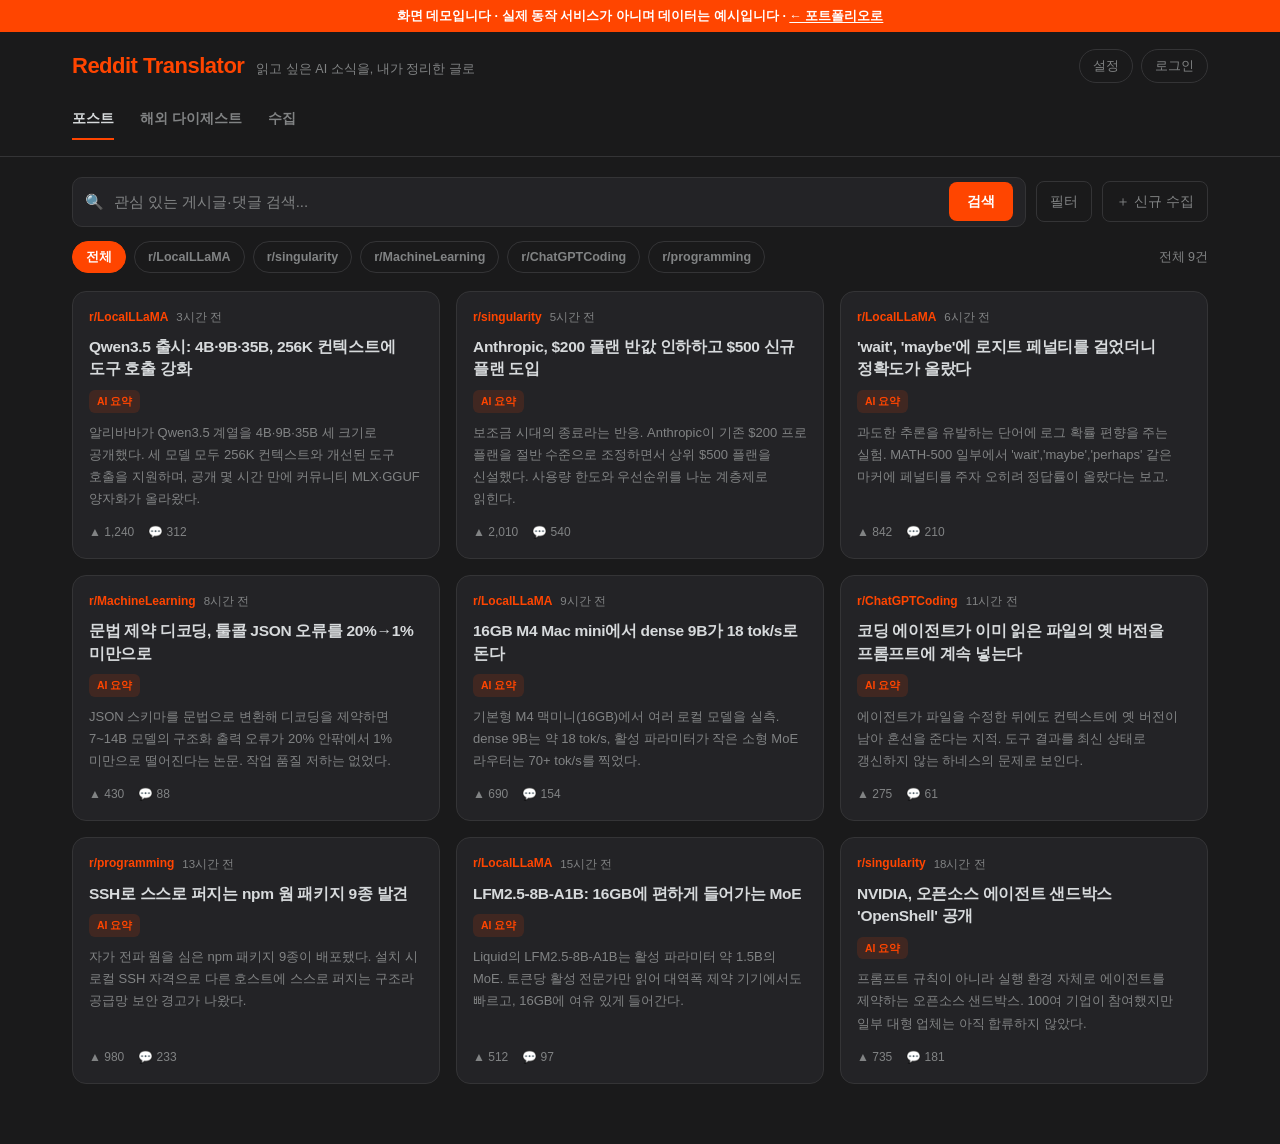
==== reddit-translator/index.html @ cee2addf "Add a static Reddit Translator UI demo and link it from the project A self-contained dark-theme repl" ====
<!doctype html>
<html lang="ko">
<head>
<meta charset="utf-8">
<meta name="viewport" content="width=device-width,initial-scale=1">
<title>Reddit Translator · 데모</title>
<meta name="description" content="Reddit의 AI·개발 소식을 수집·번역·요약하는 개인 도구 Reddit Translator의 화면 데모입니다.">
<meta name="robots" content="noindex">
<style>
:root{--bg:#1a1a1b;--surface:#232326;--surface2:#2a2a2d;--line:#343436;--ink:#d7dadc;--muted:#818384;--accent:#ff4500;--accent-dim:#ff450022}
*{box-sizing:border-box}
body{margin:0;background:var(--bg);color:var(--ink);font-family:-apple-system,BlinkMacSystemFont,"Apple SD Gothic Neo","Malgun Gothic",Segoe UI,sans-serif;font-size:15px;line-height:1.6;word-break:keep-all}
a{color:inherit;text-decoration:none}
button{font:inherit;cursor:pointer;color:inherit;border:0;background:none}
.demo-flag{background:var(--accent);color:#fff;text-align:center;font-size:12.5px;font-weight:600;padding:6px 12px}
.demo-flag a{text-decoration:underline;text-underline-offset:2px}
.wrap{max-width:1180px;margin:0 auto;padding:0 22px}
header.top{border-bottom:1px solid var(--line);padding:16px 0}
.top-row{display:flex;align-items:center;justify-content:space-between;gap:16px}
.logo{display:flex;align-items:baseline;gap:12px}
.logo b{color:var(--accent);font-size:22px;font-weight:800;letter-spacing:-.5px}
.logo span{color:var(--muted);font-size:12.5px}
.top-actions{display:flex;gap:8px}
.top-actions button{font-size:12.5px;color:var(--muted);border:1px solid var(--line);border-radius:999px;padding:6px 13px}
.tabs{display:flex;gap:26px;margin-top:16px;font-size:14px}
.tabs button{padding:8px 0;color:var(--muted);border-bottom:2px solid transparent;font-weight:600}
.tabs button.on{color:var(--ink);border-bottom-color:var(--accent)}
.toolbar{display:flex;gap:10px;align-items:center;margin:20px 0 14px}
.search{flex:1;display:flex;align-items:center;gap:10px;background:var(--surface);border:1px solid var(--line);border-radius:10px;padding:0 12px}
.search input{flex:1;background:none;border:0;color:var(--ink);font:inherit;padding:12px 0;outline:none}
.search input::placeholder{color:var(--muted)}
.btn-go{background:var(--accent);color:#fff;font-weight:700;border-radius:8px;padding:9px 18px;font-size:13.5px}
.btn-ghost{border:1px solid var(--line);border-radius:8px;padding:9px 13px;color:var(--muted);font-size:13.5px}
.chips{display:flex;flex-wrap:wrap;gap:8px;align-items:center;margin-bottom:18px}
.chip{font-size:12.5px;font-weight:600;border:1px solid var(--line);color:var(--muted);border-radius:999px;padding:5px 13px;transition:.15s}
.chip.on{background:var(--accent);border-color:var(--accent);color:#fff}
.count{color:var(--muted);font-size:12.5px;margin-left:auto}
.grid{display:grid;grid-template-columns:repeat(3,1fr);gap:16px;padding-bottom:60px}
.card{background:var(--surface);border:1px solid var(--line);border-radius:14px;padding:16px;text-align:left;display:flex;flex-direction:column;gap:9px;transition:border-color .15s,transform .15s}
.card:hover{border-color:var(--accent);transform:translateY(-3px)}
.card-top{display:flex;align-items:center;justify-content:space-between;gap:8px}
.sub{color:var(--accent);font-size:12px;font-weight:700}
.time{color:var(--muted);font-size:11.5px}
.card h3{margin:0;font-size:15.5px;line-height:1.45;color:var(--ink);letter-spacing:-.3px}
.thumb{width:100%;aspect-ratio:16/9;object-fit:cover;border-radius:9px;background:var(--surface2)}
.card p{margin:0;color:var(--muted);font-size:13px;line-height:1.7;display:-webkit-box;-webkit-line-clamp:4;-webkit-box-orient:vertical;overflow:hidden}
.meta{display:flex;gap:14px;color:var(--muted);font-size:12px;margin-top:auto;padding-top:4px}
.meta span{display:inline-flex;align-items:center;gap:5px}
.badge-ai{align-self:flex-start;font-size:10.5px;font-weight:700;color:var(--accent);background:var(--accent-dim);border-radius:6px;padding:3px 8px}
/* modal */
.overlay{position:fixed;inset:0;background:#000c;display:none;align-items:flex-start;justify-content:center;padding:40px 16px;overflow:auto;z-index:20}
.overlay.open{display:flex}
.modal{background:var(--surface);border:1px solid var(--line);border-radius:16px;max-width:920px;width:100%;padding:24px 26px 30px}
.modal-top{display:flex;align-items:flex-start;justify-content:space-between;gap:16px;margin-bottom:6px}
.modal .sub{margin-bottom:6px}
.modal h2{margin:0;font-size:20px;line-height:1.4;letter-spacing:-.5px}
.close{font-size:24px;color:var(--muted);line-height:1;padding:2px 6px;flex:0 0 auto}
.mtabs{display:flex;gap:8px;margin:18px 0 16px}
.mtabs button{font-size:13px;font-weight:600;color:var(--muted);border:1px solid var(--line);border-radius:999px;padding:6px 15px}
.mtabs button.on{background:var(--accent);border-color:var(--accent);color:#fff}
.pane{display:none}.pane.on{display:block}
.pane p{margin:0 0 13px;font-size:14px;line-height:1.85}
.pane.orig p{color:var(--muted)}
.sumbox{background:var(--surface2);border:1px solid var(--line);border-radius:12px;padding:18px 20px}
.sumbox ul{margin:0;padding-left:20px}
.sumbox li{margin:0 0 10px;font-size:14px;line-height:1.75}
.quote{border-left:3px solid var(--accent);padding:8px 14px;margin:14px 0 0;color:var(--ink);font-size:13.5px;background:#ff45000f;border-radius:0 8px 8px 0}
.src{margin-top:18px;font-size:13px}.src a{color:var(--accent);text-decoration:underline;text-underline-offset:3px}
@media(max-width:900px){.grid{grid-template-columns:repeat(2,1fr)}}
@media(max-width:600px){.grid{grid-template-columns:1fr}.tabs{gap:18px}.count{width:100%;margin:6px 0 0}.btn-ghost{display:none}}
</style>
</head>
<body>
<div class="demo-flag">화면 데모입니다 · 실제 동작 서비스가 아니며 데이터는 예시입니다 · <a href="../#reddit">← 포트폴리오로</a></div>
<header class="top"><div class="wrap">
  <div class="top-row">
    <div class="logo"><b>Reddit Translator</b><span>읽고 싶은 AI 소식을, 내가 정리한 글로</span></div>
    <div class="top-actions"><button>설정</button><button>로그인</button></div>
  </div>
  <nav class="tabs"><button class="on">포스트</button><button>해외 다이제스트</button><button>수집</button></nav>
</div></header>

<main class="wrap">
  <div class="toolbar">
    <div class="search"><span style="color:var(--muted)">🔍</span><input placeholder="관심 있는 게시글·댓글 검색..." aria-label="검색"><button class="btn-go">검색</button></div>
    <button class="btn-ghost">필터</button>
    <button class="btn-ghost">＋ 신규 수집</button>
  </div>
  <div class="chips" id="chips"></div>
  <div class="grid" id="grid"></div>
</main>

<div class="overlay" id="overlay" aria-hidden="true">
  <div class="modal" role="dialog" aria-modal="true" aria-labelledby="m-title">
    <div class="modal-top"><div><div class="sub" id="m-sub"></div><h2 id="m-title"></h2></div><button class="close" id="m-close" aria-label="닫기">×</button></div>
    <div class="mtabs">
      <button data-p="sum" class="on">요약</button>
      <button data-p="trans">번역</button>
      <button data-p="orig">원문</button>
    </div>
    <div class="pane sum on" id="p-sum"></div>
    <div class="pane trans" id="p-trans"></div>
    <div class="pane orig" id="p-orig"></div>
    <div class="src" id="m-src"></div>
  </div>
</div>

<script>
const POSTS = [
  {sub:"r/LocalLLaMA", time:"3시간 전", score:1240, comments:312,
   title:"Qwen3.5 출시: 4B·9B·35B, 256K 컨텍스트에 도구 호출 강화",
   summary:"알리바바가 Qwen3.5 계열을 4B·9B·35B 세 크기로 공개했다. 세 모델 모두 256K 컨텍스트와 개선된 도구 호출을 지원하며, 공개 몇 시간 만에 커뮤니티 MLX·GGUF 양자화가 올라왔다.",
   trans:"알리바바가 오늘 Qwen3.5 모델 패밀리를 공개했습니다. 4B, 9B, 35B 세 가지 크기로 나오며 전부 256K 토큰 컨텍스트 윈도우를 지원합니다. 도구 호출(function calling) 정확도가 이전 세대보다 크게 올랐다는 벤치마크가 함께 공개됐습니다. 공개 직후 몇 시간 만에 커뮤니티에서 MLX와 GGUF 양자화 버전이 올라와 로컬 실행 장벽이 빠르게 낮아졌습니다.",
   orig:"Alibaba just dropped the Qwen3.5 family in 4B / 9B / 35B sizes, all with a 256K context window and much stronger tool-calling. Community MLX and GGUF quants appeared within hours of release.",
   bullets:["4B·9B·35B 세 크기 동시 공개, 전부 256K 컨텍스트","도구 호출 정확도가 이전 세대 대비 크게 향상","공개 수 시간 내 MLX·GGUF 양자화 등장 → 로컬 실행 즉시 가능"],
   quote:"\"9B가 이 크기대에서 도구 호출은 사실상 상한선 같다\" — 댓글 다수"},

  {sub:"r/singularity", time:"5시간 전", score:2010, comments:540,
   title:"Anthropic, $200 플랜 반값 인하하고 $500 신규 플랜 도입",
   summary:"보조금 시대의 종료라는 반응. Anthropic이 기존 $200 프로 플랜을 절반 수준으로 조정하면서 상위 $500 플랜을 신설했다. 사용량 한도와 우선순위를 나눈 계층제로 읽힌다.",
   trans:"Anthropic이 요금제를 개편했습니다. 기존 $200 프로 플랜의 가격·한도를 조정하고, 그 위에 $500짜리 상위 플랜을 새로 만들었습니다. 커뮤니티에서는 '저렴하게 밀어주던 시기가 끝났다'는 반응과, 헤비 유저를 상위 플랜으로 분리하려는 계층화라는 해석이 함께 나왔습니다.",
   orig:"Looks like the era of subsidised compute is coming to an end. Anthropic restructured pricing: the old $200 Pro plan changed and a new $500 tier was introduced above it.",
   bullets:["$200 프로 플랜 가격·한도 조정","상위 $500 신규 플랜 신설 → 헤비 유저 계층 분리","'보조금 시대의 종료' vs '정상화' 반응 갈림"],
   quote:"\"결국 실사용 비용에 수렴하는 것뿐\" — 상위 댓글"},

  {sub:"r/LocalLLaMA", time:"6시간 전", score:842, comments:210,
   title:"'wait', 'maybe'에 로지트 페널티를 걸었더니 정확도가 올랐다",
   summary:"과도한 추론을 유발하는 단어에 로그 확률 편향을 주는 실험. MATH-500 일부에서 'wait','maybe','perhaps' 같은 마커에 페널티를 주자 오히려 정답률이 올랐다는 보고.",
   trans:"모델이 답을 미루게 만드는 'wait', 'maybe', 'perhaps' 같은 단어에 로그 확률 페널티를 걸어보는 실험입니다. llama.cpp에서 여러 양자화의 Qwen 계열로 MATH-500 문제 일부를 돌린 결과, 이런 '과도한 사고' 마커를 억제하자 정답률이 유의미하게 올랐다고 합니다. 모델이 결론으로 더 빨리 수렴하도록 유도한 효과로 보입니다.",
   orig:"Adding a logit penalty for 'wait', 'maybe' and 'perhaps' to Qwen models. On a subset of MATH-500, penalising these overthinking markers actually improved accuracy.",
   bullets:["불확실성 단어에 로그 확률 페널티 부여","MATH-500 일부에서 정답률 상승 관측","'과도한 사고' 억제가 수렴에 도움이라는 가설"],
   quote:"\"작은 모델일수록 효과가 크더라\" — 실험자 후속 댓글"},

  {sub:"r/MachineLearning", time:"8시간 전", score:430, comments:88,
   title:"문법 제약 디코딩, 툴콜 JSON 오류를 20%→1% 미만으로",
   summary:"JSON 스키마를 문법으로 변환해 디코딩을 제약하면 7~14B 모델의 구조화 출력 오류가 20% 안팎에서 1% 미만으로 떨어진다는 논문. 작업 품질 저하는 없었다.",
   trans:"JSON 스키마를 문법(grammar) 규칙으로 변환해 디코딩 단계에서 형식을 강제하는 방법에 관한 논문입니다. 7~14B 모델에서 구조화 출력의 형식 오류가 기존 약 20%에서 1% 미만으로 떨어졌고, 그러면서도 작업 자체의 품질 저하는 관측되지 않았다고 보고합니다. 프롬프트로 '형식을 지켜라' 요청하는 것보다 훨씬 안정적이라는 결론입니다.",
   orig:"A paper shows grammar-constrained decoding (JSON schema to grammar) reduces malformed structured outputs from ~20% to under 1% for 7-14B models, without hurting task quality.",
   bullets:["JSON 스키마 → 문법 변환 후 디코딩 제약","형식 오류 20% → 1% 미만","작업 품질 저하 없음 · 프롬프트 요청보다 안정적"],
   quote:"\"프롬프트로 부탁하지 말고 디코딩에서 막아라\"의 근거"},

  {sub:"r/LocalLLaMA", time:"9시간 전", score:690, comments:154,
   title:"16GB M4 Mac mini에서 dense 9B가 18 tok/s로 돈다",
   summary:"기본형 M4 맥미니(16GB)에서 여러 로컬 모델을 실측. dense 9B는 약 18 tok/s, 활성 파라미터가 작은 소형 MoE 라우터는 70+ tok/s를 찍었다.",
   trans:"기본형 M4 맥미니(통합 메모리 16GB)에서 로컬 모델 몇 종을 벤치마크한 글입니다. dense 9B 모델은 초당 약 18토큰을 생성했고, 활성 파라미터가 작은 소형 MoE 라우터는 70토큰/초 이상을 냈습니다. 메모리 대역폭 제약 안에서 '작은 모델로 라우팅, 큰 모델은 품질 담당'이라는 역할 분리가 합리적이라는 결론입니다.",
   orig:"Benchmarked several local models on a 16GB M4 Mac mini: dense 9B generates ~18 tok/s, while a small MoE router hits 70+ tok/s thanks to the low active parameter count.",
   bullets:["dense 9B ≈ 18 tok/s, 소형 MoE 라우터 70+ tok/s","메모리 대역폭이 생성 속도의 상한","역할 분리(라우터/워커)가 16GB에서 합리적"],
   quote:"\"16GB면 30B은 무리, 9B가 실사용 상한\""},

  {sub:"r/ChatGPTCoding", time:"11시간 전", score:275, comments:61,
   title:"코딩 에이전트가 이미 읽은 파일의 옛 버전을 프롬프트에 계속 넣는다",
   summary:"에이전트가 파일을 수정한 뒤에도 컨텍스트에 옛 버전이 남아 혼선을 준다는 지적. 도구 결과를 최신 상태로 갱신하지 않는 하네스의 문제로 보인다.",
   trans:"코딩 에이전트를 쓰다 보면, 이미 수정한 파일인데도 프롬프트 컨텍스트에는 옛 버전 내용이 그대로 남아 모델이 헷갈리는 경우가 있다는 글입니다. 도구 호출 결과를 최신 파일 상태로 갱신하지 않는 하네스 설계의 문제로 보이며, 같은 헬퍼를 새로 만들어 버리는 중복도 여기서 비롯된다는 의견이 이어졌습니다.",
   orig:"Your coding agent's prompt often contains old versions of files it already edited. Agents then write a new helper instead of finding the one you already have.",
   bullets:["수정 후에도 컨텍스트에 파일 옛 버전 잔존","모델 혼선 → 중복 코드 생성으로 이어짐","도구 결과 최신화가 하네스의 핵심 과제"],
   quote:"\"모델이 아니라 하네스 문제다\"에 공감 다수"},

  {sub:"r/programming", time:"13시간 전", score:980, comments:233,
   title:"SSH로 스스로 퍼지는 npm 웜 패키지 9종 발견",
   summary:"자가 전파 웜을 심은 npm 패키지 9종이 배포됐다. 설치 시 로컬 SSH 자격으로 다른 호스트에 스스로 퍼지는 구조라 공급망 보안 경고가 나왔다.",
   trans:"악성 자가 전파(웜) 코드를 담은 npm 패키지 9종이 발견됐습니다. 설치되면 로컬의 SSH 자격 증명을 이용해 접근 가능한 다른 호스트로 스스로 퍼지도록 설계돼 있었습니다. 공급망 공격이 '설치 한 번'에서 '자동 확산'으로 진화한 사례로, 잠금 파일·무결성 검증·최소 권한의 중요성이 다시 강조됐습니다.",
   orig:"Nine npm packages shipping a worm that spreads by itself over SSH. Once installed it uses local SSH credentials to propagate to other reachable hosts.",
   bullets:["악성 npm 패키지 9종, 자가 전파 웜 내장","로컬 SSH 자격으로 타 호스트 확산","공급망 공격의 '자동 확산' 단계 진입"],
   quote:"\"lockfile + 무결성 검증은 이제 선택이 아니다\""},

  {sub:"r/LocalLLaMA", time:"15시간 전", score:512, comments:97,
   title:"LFM2.5-8B-A1B: 16GB에 편하게 들어가는 MoE",
   summary:"Liquid의 LFM2.5-8B-A1B는 활성 파라미터 약 1.5B의 MoE. 토큰당 활성 전문가만 읽어 대역폭 제약 기기에서도 빠르고, 16GB에 여유 있게 들어간다.",
   trans:"Liquid가 공개한 LFM2.5-8B-A1B는 활성 파라미터가 약 15억(1.5B)인 혼합 전문가(MoE) 모델입니다. 토큰마다 활성화된 전문가만 읽기 때문에 메모리 대역폭이 제한된 기기에서도 빠르게 돌고, 16GB 통합 메모리에 여유 있게 들어갑니다. 계획·라우팅·추출처럼 빈도 높은 작업에 붙이기 좋다는 평입니다.",
   orig:"Liquid released LFM2.5-8B-A1B, a mixture-of-experts model with ~1.5B active parameters. Because only the active experts are read per token, it runs fast on bandwidth-limited machines while fitting comfortably in 16GB.",
   bullets:["활성 파라미터 ~1.5B MoE","토큰당 활성 전문가만 읽어 대역폭 병목 회피","16GB에 여유 · 라우터/플래너 용도로 적합"],
   quote:"\"작은 기계에서 MoE가 이래서 좋다\""},

  {sub:"r/singularity", time:"18시간 전", score:735, comments:181,
   title:"NVIDIA, 오픈소스 에이전트 샌드박스 'OpenShell' 공개",
   summary:"프롬프트 규칙이 아니라 실행 환경 자체로 에이전트를 제약하는 오픈소스 샌드박스. 100여 기업이 참여했지만 일부 대형 업체는 아직 합류하지 않았다.",
   trans:"NVIDIA가 로컬·오픈 에이전트를 프롬프트 규칙이 아니라 실제 실행 환경의 제한으로 통제할 수 있는 오픈소스 샌드박스 'OpenShell'을 공개했습니다. 에이전트가 할 수 있는 일을 코드 레벨에서 가둔다는 접근으로, 100여 개 기업이 이 안전 스택에 참여했으나 일부 대형 업체는 아직 합류하지 않은 상태라고 합니다.",
   orig:"NVIDIA shipped OpenShell, an open source sandbox that lets local and open agents be constrained by the actual execution environment rather than prompt rules. 100+ companies joined the safety stack.",
   bullets:["실행 환경 레벨에서 에이전트 통제하는 오픈소스 샌드박스","프롬프트 규칙보다 강한 제약","100여 기업 참여 · 일부 대형사는 미합류"],
   quote:"\"가드레일은 결국 런타임에서 걸어야 한다\""},
];

const SUBS = [...new Set(POSTS.map(p=>p.sub))];
const grid = document.getElementById('grid');
const chips = document.getElementById('chips');
let filter = null;

function render(){
  const list = filter ? POSTS.filter(p=>p.sub===filter) : POSTS;
  grid.innerHTML = '';
  list.forEach((p,i)=>{
    const idx = POSTS.indexOf(p);
    const c = document.createElement('button');
    c.className='card';
    c.onclick=()=>openModal(idx);
    c.innerHTML = `<div class="card-top"><span class="sub">${p.sub}</span><span class="time">${p.time}</span></div>
      <h3>${p.title}</h3><span class="badge-ai">AI 요약</span>
      <p>${p.summary}</p>
      <div class="meta"><span>▲ ${p.score.toLocaleString()}</span><span>💬 ${p.comments}</span></div>`;
    grid.appendChild(c);
  });
  chips.innerHTML = `<button class="chip ${!filter?'on':''}" data-s="">전체</button>` +
    SUBS.map(s=>`<button class="chip ${filter===s?'on':''}" data-s="${s}">${s}</button>`).join('') +
    `<span class="count">전체 ${list.length}건</span>`;
  chips.querySelectorAll('.chip').forEach(b=>b.onclick=()=>{filter=b.dataset.s||null;render();});
}

const overlay=document.getElementById('overlay');
function openModal(i){
  const p=POSTS[i];
  document.getElementById('m-sub').textContent=p.sub+' · '+p.time;
  document.getElementById('m-title').textContent=p.title;
  document.getElementById('p-sum').innerHTML=`<div class="sumbox"><ul>${p.bullets.map(b=>`<li>${b}</li>`).join('')}</ul>${p.quote?`<div class="quote">${p.quote}</div>`:''}</div>`;
  document.getElementById('p-trans').innerHTML=`<p>${p.trans}</p>`;
  document.getElementById('p-orig').innerHTML=`<p>${p.orig}</p>`;
  document.getElementById('m-src').innerHTML=`<a href="#">원문 보기 ↗</a> · AI가 번역·요약했습니다`;
  setPane('sum');
  overlay.classList.add('open');overlay.setAttribute('aria-hidden','false');
}
function setPane(name){
  document.querySelectorAll('.mtabs button').forEach(b=>b.classList.toggle('on',b.dataset.p===name));
  document.querySelectorAll('.pane').forEach(el=>el.classList.toggle('on',el.classList.contains(name)));
}
document.querySelectorAll('.mtabs button').forEach(b=>b.onclick=()=>setPane(b.dataset.p));
function closeModal(){overlay.classList.remove('open');overlay.setAttribute('aria-hidden','true');}
document.getElementById('m-close').onclick=closeModal;
overlay.onclick=e=>{if(e.target===overlay)closeModal();};
document.addEventListener('keydown',e=>{if(e.key==='Escape')closeModal();});
render();
</script>
</body>
</html>
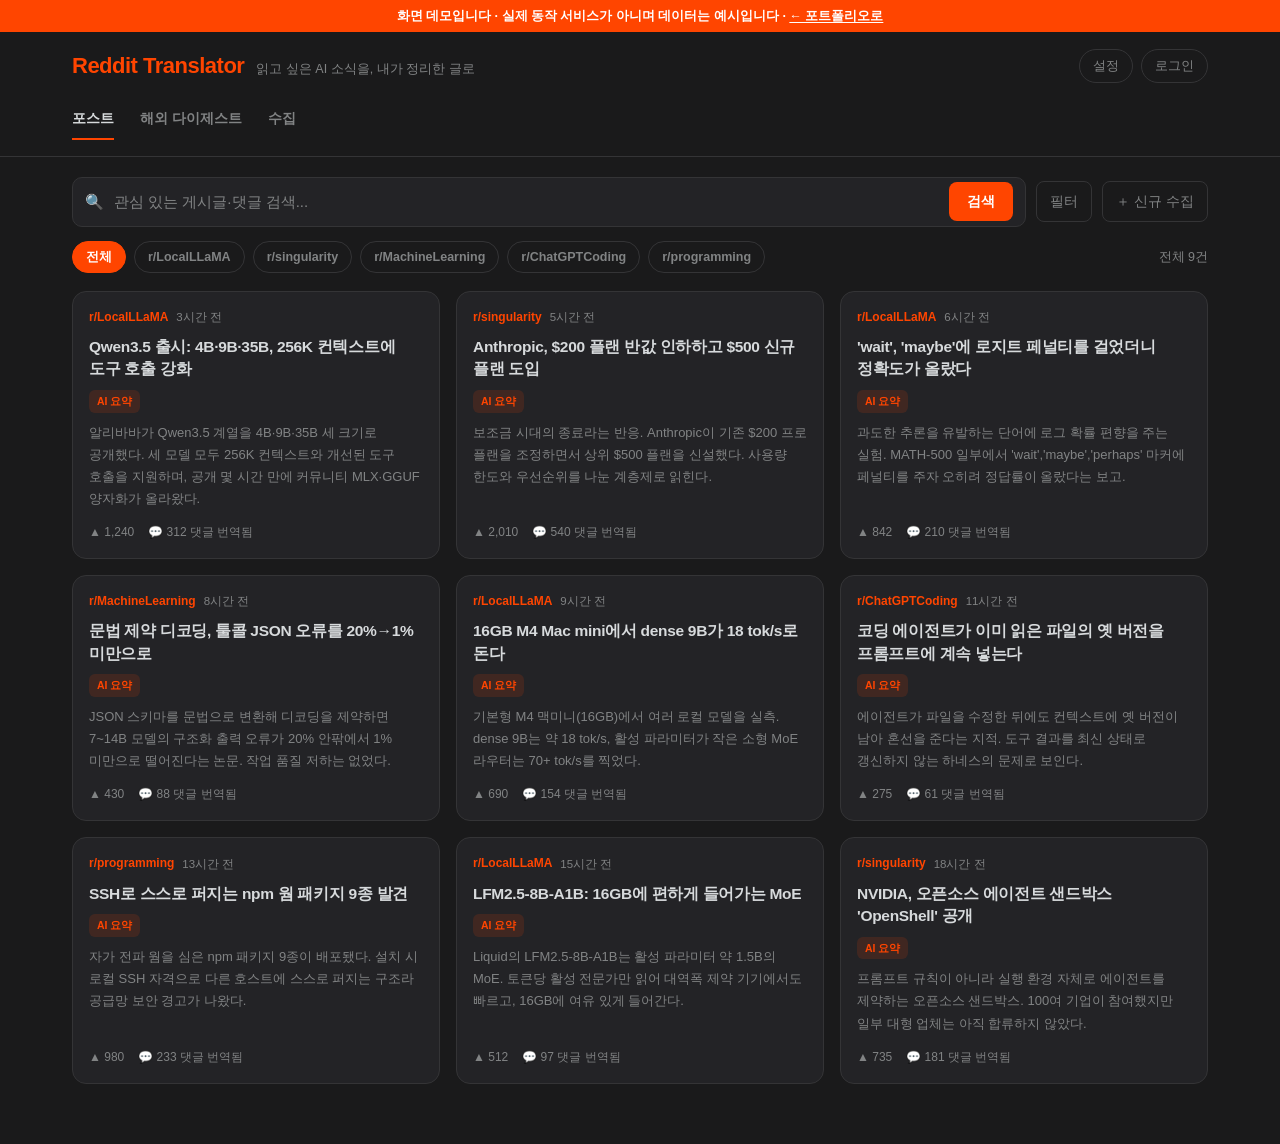
==== commit d7b72f8e: "Demo: show translated comments, matching the real editor view The detail modal was summary-only; the" ====
--- a/reddit-translator/index.html
+++ b/reddit-translator/index.html
@@ -4,7 +4,7 @@
 <meta charset="utf-8">
 <meta name="viewport" content="width=device-width,initial-scale=1">
 <title>Reddit Translator · 데모</title>
-<meta name="description" content="Reddit의 AI·개발 소식을 수집·번역·요약하는 개인 도구 Reddit Translator의 화면 데모입니다.">
+<meta name="description" content="Reddit의 AI·개발 게시글과 댓글을 수집·번역·요약하는 개인 도구 Reddit Translator의 화면 데모입니다.">
 <meta name="robots" content="noindex">
 <style>
 :root{--bg:#1a1a1b;--surface:#232326;--surface2:#2a2a2d;--line:#343436;--ink:#d7dadc;--muted:#818384;--accent:#ff4500;--accent-dim:#ff450022}
@@ -42,31 +42,40 @@
 .sub{color:var(--accent);font-size:12px;font-weight:700}
 .time{color:var(--muted);font-size:11.5px}
 .card h3{margin:0;font-size:15.5px;line-height:1.45;color:var(--ink);letter-spacing:-.3px}
-.thumb{width:100%;aspect-ratio:16/9;object-fit:cover;border-radius:9px;background:var(--surface2)}
 .card p{margin:0;color:var(--muted);font-size:13px;line-height:1.7;display:-webkit-box;-webkit-line-clamp:4;-webkit-box-orient:vertical;overflow:hidden}
 .meta{display:flex;gap:14px;color:var(--muted);font-size:12px;margin-top:auto;padding-top:4px}
 .meta span{display:inline-flex;align-items:center;gap:5px}
 .badge-ai{align-self:flex-start;font-size:10.5px;font-weight:700;color:var(--accent);background:var(--accent-dim);border-radius:6px;padding:3px 8px}
 /* modal */
-.overlay{position:fixed;inset:0;background:#000c;display:none;align-items:flex-start;justify-content:center;padding:40px 16px;overflow:auto;z-index:20}
+.overlay{position:fixed;inset:0;background:#000c;display:none;align-items:flex-start;justify-content:center;padding:34px 16px;overflow:auto;z-index:20}
 .overlay.open{display:flex}
-.modal{background:var(--surface);border:1px solid var(--line);border-radius:16px;max-width:920px;width:100%;padding:24px 26px 30px}
-.modal-top{display:flex;align-items:flex-start;justify-content:space-between;gap:16px;margin-bottom:6px}
-.modal .sub{margin-bottom:6px}
-.modal h2{margin:0;font-size:20px;line-height:1.4;letter-spacing:-.5px}
+.modal{background:var(--surface);border:1px solid var(--line);border-radius:16px;max-width:1000px;width:100%}
+.modal-head{position:sticky;top:0;background:var(--surface);border-bottom:1px solid var(--line);border-radius:16px 16px 0 0;padding:20px 24px;display:flex;align-items:flex-start;justify-content:space-between;gap:16px;z-index:2}
+.modal-head h2{margin:4px 0 0;font-size:19px;line-height:1.4;letter-spacing:-.5px}
 .close{font-size:24px;color:var(--muted);line-height:1;padding:2px 6px;flex:0 0 auto}
-.mtabs{display:flex;gap:8px;margin:18px 0 16px}
-.mtabs button{font-size:13px;font-weight:600;color:var(--muted);border:1px solid var(--line);border-radius:999px;padding:6px 15px}
-.mtabs button.on{background:var(--accent);border-color:var(--accent);color:#fff}
-.pane{display:none}.pane.on{display:block}
-.pane p{margin:0 0 13px;font-size:14px;line-height:1.85}
-.pane.orig p{color:var(--muted)}
-.sumbox{background:var(--surface2);border:1px solid var(--line);border-radius:12px;padding:18px 20px}
-.sumbox ul{margin:0;padding-left:20px}
-.sumbox li{margin:0 0 10px;font-size:14px;line-height:1.75}
-.quote{border-left:3px solid var(--accent);padding:8px 14px;margin:14px 0 0;color:var(--ink);font-size:13.5px;background:#ff45000f;border-radius:0 8px 8px 0}
-.src{margin-top:18px;font-size:13px}.src a{color:var(--accent);text-decoration:underline;text-underline-offset:3px}
-@media(max-width:900px){.grid{grid-template-columns:repeat(2,1fr)}}
+.modal-body{display:grid;grid-template-columns:1.35fr 1fr;gap:0}
+.col-left{padding:20px 24px;border-right:1px solid var(--line);min-width:0}
+.col-right{padding:20px 22px;min-width:0}
+.col-label{font-size:12px;font-weight:700;color:var(--muted);letter-spacing:.3px;margin:0 0 12px;display:flex;align-items:center;justify-content:space-between}
+.toggle-orig{font-size:11.5px;color:var(--accent);border:1px solid var(--line);border-radius:999px;padding:3px 10px}
+.toggle-orig.on{background:var(--accent);border-color:var(--accent);color:#fff}
+.body-ko{font-size:14px;line-height:1.85;margin:0 0 6px}
+.body-en{font-size:12.5px;line-height:1.7;color:var(--muted);margin:6px 0 0;display:none}
+.show-en .body-en{display:block}
+.cmt-head{font-size:13px;font-weight:700;color:var(--ink);margin:20px 0 12px;padding-top:16px;border-top:1px solid var(--line)}
+.cmt{padding:12px 0;border-bottom:1px solid var(--line)}
+.cmt:last-child{border-bottom:0}
+.cmt-top{display:flex;align-items:center;gap:10px;font-size:12px;color:var(--muted);margin-bottom:6px}
+.cmt-top b{color:#4fbcff;font-weight:600}
+.cmt-ko{font-size:13.5px;line-height:1.75;margin:0}
+.cmt-en{font-size:12px;line-height:1.65;color:var(--muted);margin:5px 0 0;display:none}
+.show-en .cmt-en{display:block}
+.sumbox{background:var(--surface2);border:1px solid var(--line);border-radius:12px;padding:16px 18px}
+.sumbox ul{margin:0;padding-left:18px}
+.sumbox li{margin:0 0 9px;font-size:13.5px;line-height:1.7}
+.quote{border-left:3px solid var(--accent);padding:8px 13px;margin:14px 0 0;color:var(--ink);font-size:13px;background:#ff45000f;border-radius:0 8px 8px 0}
+.src{margin-top:16px;font-size:12.5px;color:var(--muted)}.src a{color:var(--accent);text-decoration:underline;text-underline-offset:3px}
+@media(max-width:900px){.grid{grid-template-columns:repeat(2,1fr)}.modal-body{grid-template-columns:1fr}.col-left{border-right:0;border-bottom:1px solid var(--line)}}
 @media(max-width:600px){.grid{grid-template-columns:1fr}.tabs{gap:18px}.count{width:100%;margin:6px 0 0}.btn-ghost{display:none}}
 </style>
 </head>
@@ -92,16 +101,20 @@
 
 <div class="overlay" id="overlay" aria-hidden="true">
   <div class="modal" role="dialog" aria-modal="true" aria-labelledby="m-title">
-    <div class="modal-top"><div><div class="sub" id="m-sub"></div><h2 id="m-title"></h2></div><button class="close" id="m-close" aria-label="닫기">×</button></div>
-    <div class="mtabs">
-      <button data-p="sum" class="on">요약</button>
-      <button data-p="trans">번역</button>
-      <button data-p="orig">원문</button>
+    <div class="modal-head"><div><div class="sub" id="m-sub"></div><h2 id="m-title"></h2></div><button class="close" id="m-close" aria-label="닫기">×</button></div>
+    <div class="modal-body">
+      <div class="col-left" id="col-left">
+        <p class="col-label">본문 · 댓글 번역 <button class="toggle-orig" id="toggle-orig">원문 함께 보기</button></p>
+        <p class="body-ko" id="body-ko"></p>
+        <p class="body-en" id="body-en"></p>
+        <div id="cmt-wrap"></div>
+      </div>
+      <div class="col-right">
+        <p class="col-label">AI 요약</p>
+        <div class="sumbox" id="sumbox"></div>
+        <div class="src" id="m-src"></div>
+      </div>
     </div>
-    <div class="pane sum on" id="p-sum"></div>
-    <div class="pane trans" id="p-trans"></div>
-    <div class="pane orig" id="p-orig"></div>
-    <div class="src" id="m-src"></div>
   </div>
 </div>
 
@@ -110,34 +123,53 @@
   {sub:"r/LocalLLaMA", time:"3시간 전", score:1240, comments:312,
    title:"Qwen3.5 출시: 4B·9B·35B, 256K 컨텍스트에 도구 호출 강화",
    summary:"알리바바가 Qwen3.5 계열을 4B·9B·35B 세 크기로 공개했다. 세 모델 모두 256K 컨텍스트와 개선된 도구 호출을 지원하며, 공개 몇 시간 만에 커뮤니티 MLX·GGUF 양자화가 올라왔다.",
-   trans:"알리바바가 오늘 Qwen3.5 모델 패밀리를 공개했습니다. 4B, 9B, 35B 세 가지 크기로 나오며 전부 256K 토큰 컨텍스트 윈도우를 지원합니다. 도구 호출(function calling) 정확도가 이전 세대보다 크게 올랐다는 벤치마크가 함께 공개됐습니다. 공개 직후 몇 시간 만에 커뮤니티에서 MLX와 GGUF 양자화 버전이 올라와 로컬 실행 장벽이 빠르게 낮아졌습니다.",
+   trans:"알리바바가 오늘 Qwen3.5 모델 패밀리를 공개했습니다. 4B, 9B, 35B 세 가지 크기로 나오며 전부 256K 토큰 컨텍스트 윈도우를 지원합니다. 도구 호출 정확도가 이전 세대보다 크게 올랐고, 공개 직후 몇 시간 만에 커뮤니티 MLX·GGUF 양자화가 올라와 로컬 실행 장벽이 빠르게 낮아졌습니다.",
    orig:"Alibaba just dropped the Qwen3.5 family in 4B / 9B / 35B sizes, all with a 256K context window and much stronger tool-calling. Community MLX and GGUF quants appeared within hours of release.",
    bullets:["4B·9B·35B 세 크기 동시 공개, 전부 256K 컨텍스트","도구 호출 정확도가 이전 세대 대비 크게 향상","공개 수 시간 내 MLX·GGUF 양자화 등장 → 로컬 실행 즉시 가능"],
-   quote:"\"9B가 이 크기대에서 도구 호출은 사실상 상한선 같다\" — 댓글 다수"},
+   quote:"\"9B가 이 크기대에서 도구 호출은 사실상 상한선 같다\" — 댓글 다수",
+   cmt:[
+     {a:"kaiokendev", s:284, ko:"9B가 이 크기대에서 도구 호출은 사실상 상한선 같다. 로컬로 에이전트 돌리기 딱 좋아졌음.", en:"9B feels like the ceiling for tool-calling at this size. Finally good enough to run agents locally."},
+     {a:"the_bloke_fan", s:151, ko:"양자화가 이렇게 빨리 나오는 게 미쳤다. 발표 두 시간 만에 GGUF 받아서 돌리는 중.", en:"Insane how fast the quants show up. Downloaded a GGUF two hours after the announcement and it just works."},
+     {a:"gpu_poor", s:73, ko:"35B는 24GB로도 빠듯한데 9B로도 충분해서 다행. 4B는 라우터용으로 쓸 만하다.", en:"35B is tight even on 24GB, but 9B is plenty. 4B is nice as a router."}
+   ]},
 
   {sub:"r/singularity", time:"5시간 전", score:2010, comments:540,
    title:"Anthropic, $200 플랜 반값 인하하고 $500 신규 플랜 도입",
-   summary:"보조금 시대의 종료라는 반응. Anthropic이 기존 $200 프로 플랜을 절반 수준으로 조정하면서 상위 $500 플랜을 신설했다. 사용량 한도와 우선순위를 나눈 계층제로 읽힌다.",
-   trans:"Anthropic이 요금제를 개편했습니다. 기존 $200 프로 플랜의 가격·한도를 조정하고, 그 위에 $500짜리 상위 플랜을 새로 만들었습니다. 커뮤니티에서는 '저렴하게 밀어주던 시기가 끝났다'는 반응과, 헤비 유저를 상위 플랜으로 분리하려는 계층화라는 해석이 함께 나왔습니다.",
+   summary:"보조금 시대의 종료라는 반응. Anthropic이 기존 $200 프로 플랜을 조정하면서 상위 $500 플랜을 신설했다. 사용량 한도와 우선순위를 나눈 계층제로 읽힌다.",
+   trans:"Anthropic이 요금제를 개편했습니다. 기존 $200 프로 플랜의 가격·한도를 조정하고 그 위에 $500짜리 상위 플랜을 새로 만들었습니다. '저렴하게 밀어주던 시기가 끝났다'는 반응과, 헤비 유저를 상위 플랜으로 분리하려는 계층화라는 해석이 함께 나왔습니다.",
    orig:"Looks like the era of subsidised compute is coming to an end. Anthropic restructured pricing: the old $200 Pro plan changed and a new $500 tier was introduced above it.",
    bullets:["$200 프로 플랜 가격·한도 조정","상위 $500 신규 플랜 신설 → 헤비 유저 계층 분리","'보조금 시대의 종료' vs '정상화' 반응 갈림"],
-   quote:"\"결국 실사용 비용에 수렴하는 것뿐\" — 상위 댓글"},
+   quote:"\"결국 실사용 비용에 수렴하는 것뿐\" — 상위 댓글",
+   cmt:[
+     {a:"token_burner", s:412, ko:"결국 실제 추론 비용에 수렴하는 것뿐이다. 지금까지가 비정상적으로 쌌던 거지.", en:"It's just converging to the real inference cost. What we had until now was abnormally cheap."},
+     {a:"local_maxi", s:298, ko:"이래서 로컬이다. 한 번 사두면 요금제 눈치 볼 일이 없어.", en:"This is exactly why I went local. Buy the hardware once and stop watching pricing pages."},
+     {a:"startup_cfo", s:96, ko:"$500는 팀 단위로 보면 그래도 사람 한 명보다 싸다. 문제는 예측 가능성.", en:"$500 is still cheaper than a headcount for a team. The real issue is predictability."}
+   ]},
 
   {sub:"r/LocalLLaMA", time:"6시간 전", score:842, comments:210,
    title:"'wait', 'maybe'에 로지트 페널티를 걸었더니 정확도가 올랐다",
-   summary:"과도한 추론을 유발하는 단어에 로그 확률 편향을 주는 실험. MATH-500 일부에서 'wait','maybe','perhaps' 같은 마커에 페널티를 주자 오히려 정답률이 올랐다는 보고.",
-   trans:"모델이 답을 미루게 만드는 'wait', 'maybe', 'perhaps' 같은 단어에 로그 확률 페널티를 걸어보는 실험입니다. llama.cpp에서 여러 양자화의 Qwen 계열로 MATH-500 문제 일부를 돌린 결과, 이런 '과도한 사고' 마커를 억제하자 정답률이 유의미하게 올랐다고 합니다. 모델이 결론으로 더 빨리 수렴하도록 유도한 효과로 보입니다.",
+   summary:"과도한 추론을 유발하는 단어에 로그 확률 편향을 주는 실험. MATH-500 일부에서 'wait','maybe','perhaps' 마커에 페널티를 주자 오히려 정답률이 올랐다는 보고.",
+   trans:"모델이 답을 미루게 만드는 'wait', 'maybe', 'perhaps' 같은 단어에 로그 확률 페널티를 걸어보는 실험입니다. llama.cpp에서 여러 양자화의 Qwen 계열로 MATH-500 문제 일부를 돌린 결과, 이런 '과도한 사고' 마커를 억제하자 정답률이 유의미하게 올랐다고 합니다. 결론으로 더 빨리 수렴하게 유도한 효과로 보입니다.",
    orig:"Adding a logit penalty for 'wait', 'maybe' and 'perhaps' to Qwen models. On a subset of MATH-500, penalising these overthinking markers actually improved accuracy.",
    bullets:["불확실성 단어에 로그 확률 페널티 부여","MATH-500 일부에서 정답률 상승 관측","'과도한 사고' 억제가 수렴에 도움이라는 가설"],
-   quote:"\"작은 모델일수록 효과가 크더라\" — 실험자 후속 댓글"},
+   quote:"\"작은 모델일수록 효과가 크더라\" — 실험자 후속 댓글",
+   cmt:[
+     {a:"grammar_hacker", s:167, ko:"작은 모델일수록 효과가 크더라. 큰 모델은 어차피 알아서 잘 멈춘다.", en:"The effect is bigger on smaller models. Larger ones already stop overthinking on their own."},
+     {a:"skeptic_dev", s:88, ko:"샘플이 50문제뿐이라 아직은 조심스럽다. 벤치 전체로 돌려봐야.", en:"Only 50 problems in the sample, so I'd be cautious. Needs the full benchmark."},
+     {a:"prompt_smith", s:41, ko:"이거 프롬프트로 '바로 답해'라고 하는 거랑 뭐가 다른지 궁금.", en:"Curious how this differs from just prompting 'answer directly'."}
+   ]},
 
   {sub:"r/MachineLearning", time:"8시간 전", score:430, comments:88,
    title:"문법 제약 디코딩, 툴콜 JSON 오류를 20%→1% 미만으로",
    summary:"JSON 스키마를 문법으로 변환해 디코딩을 제약하면 7~14B 모델의 구조화 출력 오류가 20% 안팎에서 1% 미만으로 떨어진다는 논문. 작업 품질 저하는 없었다.",
-   trans:"JSON 스키마를 문법(grammar) 규칙으로 변환해 디코딩 단계에서 형식을 강제하는 방법에 관한 논문입니다. 7~14B 모델에서 구조화 출력의 형식 오류가 기존 약 20%에서 1% 미만으로 떨어졌고, 그러면서도 작업 자체의 품질 저하는 관측되지 않았다고 보고합니다. 프롬프트로 '형식을 지켜라' 요청하는 것보다 훨씬 안정적이라는 결론입니다.",
+   trans:"JSON 스키마를 문법(grammar) 규칙으로 변환해 디코딩 단계에서 형식을 강제하는 방법에 관한 논문입니다. 7~14B 모델에서 구조화 출력의 형식 오류가 기존 약 20%에서 1% 미만으로 떨어졌고, 작업 자체의 품질 저하는 관측되지 않았다고 보고합니다. 프롬프트로 '형식을 지켜라' 요청하는 것보다 훨씬 안정적이라는 결론입니다.",
    orig:"A paper shows grammar-constrained decoding (JSON schema to grammar) reduces malformed structured outputs from ~20% to under 1% for 7-14B models, without hurting task quality.",
    bullets:["JSON 스키마 → 문법 변환 후 디코딩 제약","형식 오류 20% → 1% 미만","작업 품질 저하 없음 · 프롬프트 요청보다 안정적"],
-   quote:"\"프롬프트로 부탁하지 말고 디코딩에서 막아라\"의 근거"},
+   quote:"\"프롬프트로 부탁하지 말고 디코딩에서 막아라\"의 근거",
+   cmt:[
+     {a:"schema_first", s:120, ko:"프롬프트로 부탁하지 말고 디코딩에서 막아라. 이걸 데이터로 보여준 게 크다.", en:"Don't ask in the prompt, enforce it at decode time. Great to finally see data on it."},
+     {a:"vllm_user", s:64, ko:"이미 llama.cpp GBNF로 쓰고 있었는데 수치가 이 정도일 줄은 몰랐다.", en:"Been using llama.cpp GBNF already, didn't realize the numbers were this dramatic."}
+   ]},
 
   {sub:"r/LocalLLaMA", time:"9시간 전", score:690, comments:154,
    title:"16GB M4 Mac mini에서 dense 9B가 18 tok/s로 돈다",
@@ -145,15 +177,23 @@
    trans:"기본형 M4 맥미니(통합 메모리 16GB)에서 로컬 모델 몇 종을 벤치마크한 글입니다. dense 9B 모델은 초당 약 18토큰을 생성했고, 활성 파라미터가 작은 소형 MoE 라우터는 70토큰/초 이상을 냈습니다. 메모리 대역폭 제약 안에서 '작은 모델로 라우팅, 큰 모델은 품질 담당'이라는 역할 분리가 합리적이라는 결론입니다.",
    orig:"Benchmarked several local models on a 16GB M4 Mac mini: dense 9B generates ~18 tok/s, while a small MoE router hits 70+ tok/s thanks to the low active parameter count.",
    bullets:["dense 9B ≈ 18 tok/s, 소형 MoE 라우터 70+ tok/s","메모리 대역폭이 생성 속도의 상한","역할 분리(라우터/워커)가 16GB에서 합리적"],
-   quote:"\"16GB면 30B은 무리, 9B가 실사용 상한\""},
+   quote:"\"16GB면 30B은 무리, 9B가 실사용 상한\"",
+   cmt:[
+     {a:"mac_tinkerer", s:143, ko:"16GB면 30B은 무리다. 9B가 실사용 상한이고 그마저도 KV 캐시 아끼면서 써야 함.", en:"30B is a no-go on 16GB. 9B is the practical ceiling, and even then you nurse the KV cache."},
+     {a:"m_series", s:77, ko:"프리필이 느린 게 진짜 문제. 긴 프롬프트 넣으면 첫 토큰까지 한참 걸린다.", en:"Prefill is the real bottleneck. Long prompts mean a long wait for the first token."}
+   ]},
 
   {sub:"r/ChatGPTCoding", time:"11시간 전", score:275, comments:61,
    title:"코딩 에이전트가 이미 읽은 파일의 옛 버전을 프롬프트에 계속 넣는다",
    summary:"에이전트가 파일을 수정한 뒤에도 컨텍스트에 옛 버전이 남아 혼선을 준다는 지적. 도구 결과를 최신 상태로 갱신하지 않는 하네스의 문제로 보인다.",
-   trans:"코딩 에이전트를 쓰다 보면, 이미 수정한 파일인데도 프롬프트 컨텍스트에는 옛 버전 내용이 그대로 남아 모델이 헷갈리는 경우가 있다는 글입니다. 도구 호출 결과를 최신 파일 상태로 갱신하지 않는 하네스 설계의 문제로 보이며, 같은 헬퍼를 새로 만들어 버리는 중복도 여기서 비롯된다는 의견이 이어졌습니다.",
+   trans:"코딩 에이전트를 쓰다 보면 이미 수정한 파일인데도 프롬프트 컨텍스트에는 옛 버전 내용이 그대로 남아 모델이 헷갈리는 경우가 있다는 글입니다. 도구 호출 결과를 최신 파일 상태로 갱신하지 않는 하네스 설계의 문제로 보이며, 같은 헬퍼를 새로 만들어 버리는 중복도 여기서 비롯된다는 의견이 이어졌습니다.",
    orig:"Your coding agent's prompt often contains old versions of files it already edited. Agents then write a new helper instead of finding the one you already have.",
    bullets:["수정 후에도 컨텍스트에 파일 옛 버전 잔존","모델 혼선 → 중복 코드 생성으로 이어짐","도구 결과 최신화가 하네스의 핵심 과제"],
-   quote:"\"모델이 아니라 하네스 문제다\"에 공감 다수"},
+   quote:"\"모델이 아니라 하네스 문제다\"에 공감 다수",
+   cmt:[
+     {a:"harness_hacker", s:98, ko:"모델이 아니라 하네스 문제다. 파일 편집하면 컨텍스트에서 옛 버전을 지워줘야지.", en:"It's a harness problem, not a model problem. Edit a file and the old version should be evicted from context."},
+     {a:"agent_ops", s:52, ko:"우린 매 턴마다 파일 상태를 다시 주입해서 해결했다. 토큰은 좀 더 쓰지만 훨씬 안정적.", en:"We fixed it by re-injecting file state every turn. Costs more tokens but far more stable."}
+   ]},
 
   {sub:"r/programming", time:"13시간 전", score:980, comments:233,
    title:"SSH로 스스로 퍼지는 npm 웜 패키지 9종 발견",
@@ -161,7 +201,11 @@
    trans:"악성 자가 전파(웜) 코드를 담은 npm 패키지 9종이 발견됐습니다. 설치되면 로컬의 SSH 자격 증명을 이용해 접근 가능한 다른 호스트로 스스로 퍼지도록 설계돼 있었습니다. 공급망 공격이 '설치 한 번'에서 '자동 확산'으로 진화한 사례로, 잠금 파일·무결성 검증·최소 권한의 중요성이 다시 강조됐습니다.",
    orig:"Nine npm packages shipping a worm that spreads by itself over SSH. Once installed it uses local SSH credentials to propagate to other reachable hosts.",
    bullets:["악성 npm 패키지 9종, 자가 전파 웜 내장","로컬 SSH 자격으로 타 호스트 확산","공급망 공격의 '자동 확산' 단계 진입"],
-   quote:"\"lockfile + 무결성 검증은 이제 선택이 아니다\""},
+   quote:"\"lockfile + 무결성 검증은 이제 선택이 아니다\"",
+   cmt:[
+     {a:"secure_by_default", s:203, ko:"lockfile + 무결성 검증은 이제 선택이 아니다. CI에서 postinstall 스크립트부터 막아라.", en:"Lockfile plus integrity checks are no longer optional. Start by blocking postinstall scripts in CI."},
+     {a:"devops_ron", s:88, ko:"SSH 키를 에이전트에 무기한 물려두는 습관부터 고쳐야 한다.", en:"People need to stop keeping SSH keys loaded in the agent indefinitely."}
+   ]},
 
   {sub:"r/LocalLLaMA", time:"15시간 전", score:512, comments:97,
    title:"LFM2.5-8B-A1B: 16GB에 편하게 들어가는 MoE",
@@ -169,7 +213,11 @@
    trans:"Liquid가 공개한 LFM2.5-8B-A1B는 활성 파라미터가 약 15억(1.5B)인 혼합 전문가(MoE) 모델입니다. 토큰마다 활성화된 전문가만 읽기 때문에 메모리 대역폭이 제한된 기기에서도 빠르게 돌고, 16GB 통합 메모리에 여유 있게 들어갑니다. 계획·라우팅·추출처럼 빈도 높은 작업에 붙이기 좋다는 평입니다.",
    orig:"Liquid released LFM2.5-8B-A1B, a mixture-of-experts model with ~1.5B active parameters. Because only the active experts are read per token, it runs fast on bandwidth-limited machines while fitting comfortably in 16GB.",
    bullets:["활성 파라미터 ~1.5B MoE","토큰당 활성 전문가만 읽어 대역폭 병목 회피","16GB에 여유 · 라우터/플래너 용도로 적합"],
-   quote:"\"작은 기계에서 MoE가 이래서 좋다\""},
+   quote:"\"작은 기계에서 MoE가 이래서 좋다\"",
+   cmt:[
+     {a:"moe_believer", s:112, ko:"작은 기계에서 MoE가 이래서 좋다. 총 8B인데 체감 속도는 1.5B급.", en:"This is why MoE shines on small machines. 8B total but feels like a 1.5B in speed."},
+     {a:"router_life", s:59, ko:"라우터로 붙여봤는데 계획 단계가 거의 즉시 끝난다. 품질은 dense 9B한테 넘기면 됨.", en:"Wired it as a router and planning is basically instant. Hand quality off to a dense 9B."}
+   ]},
 
   {sub:"r/singularity", time:"18시간 전", score:735, comments:181,
    title:"NVIDIA, 오픈소스 에이전트 샌드박스 'OpenShell' 공개",
@@ -177,51 +225,54 @@
    trans:"NVIDIA가 로컬·오픈 에이전트를 프롬프트 규칙이 아니라 실제 실행 환경의 제한으로 통제할 수 있는 오픈소스 샌드박스 'OpenShell'을 공개했습니다. 에이전트가 할 수 있는 일을 코드 레벨에서 가둔다는 접근으로, 100여 개 기업이 이 안전 스택에 참여했으나 일부 대형 업체는 아직 합류하지 않은 상태라고 합니다.",
    orig:"NVIDIA shipped OpenShell, an open source sandbox that lets local and open agents be constrained by the actual execution environment rather than prompt rules. 100+ companies joined the safety stack.",
    bullets:["실행 환경 레벨에서 에이전트 통제하는 오픈소스 샌드박스","프롬프트 규칙보다 강한 제약","100여 기업 참여 · 일부 대형사는 미합류"],
-   quote:"\"가드레일은 결국 런타임에서 걸어야 한다\""},
+   quote:"\"가드레일은 결국 런타임에서 걸어야 한다\"",
+   cmt:[
+     {a:"runtime_guard", s:130, ko:"가드레일은 결국 런타임에서 걸어야 한다. 프롬프트 규칙은 우회당하기 마련.", en:"Guardrails ultimately have to live in the runtime. Prompt rules get bypassed sooner or later."},
+     {a:"open_stack", s:66, ko:"오픈소스라는 게 핵심. 폐쇄형 가드레일은 감사(audit)가 안 돼서 못 믿겠다.", en:"Open source is the key part. I can't trust closed guardrails I can't audit."}
+   ]}
 ];
 
-const SUBS = [...new Set(POSTS.map(p=>p.sub))];
-const grid = document.getElementById('grid');
-const chips = document.getElementById('chips');
-let filter = null;
-
+const SUBS=[...new Set(POSTS.map(p=>p.sub))];
+const grid=document.getElementById('grid'),chips=document.getElementById('chips');
+let filter=null;
 function render(){
-  const list = filter ? POSTS.filter(p=>p.sub===filter) : POSTS;
-  grid.innerHTML = '';
-  list.forEach((p,i)=>{
-    const idx = POSTS.indexOf(p);
-    const c = document.createElement('button');
-    c.className='card';
-    c.onclick=()=>openModal(idx);
-    c.innerHTML = `<div class="card-top"><span class="sub">${p.sub}</span><span class="time">${p.time}</span></div>
-      <h3>${p.title}</h3><span class="badge-ai">AI 요약</span>
-      <p>${p.summary}</p>
-      <div class="meta"><span>▲ ${p.score.toLocaleString()}</span><span>💬 ${p.comments}</span></div>`;
+  const list=filter?POSTS.filter(p=>p.sub===filter):POSTS;
+  grid.innerHTML='';
+  list.forEach(p=>{
+    const idx=POSTS.indexOf(p);
+    const c=document.createElement('button');c.className='card';c.onclick=()=>openModal(idx);
+    c.innerHTML=`<div class="card-top"><span class="sub">${p.sub}</span><span class="time">${p.time}</span></div>
+      <h3>${p.title}</h3><span class="badge-ai">AI 요약</span><p>${p.summary}</p>
+      <div class="meta"><span>▲ ${p.score.toLocaleString()}</span><span>💬 ${p.comments} 댓글 번역됨</span></div>`;
     grid.appendChild(c);
   });
-  chips.innerHTML = `<button class="chip ${!filter?'on':''}" data-s="">전체</button>` +
-    SUBS.map(s=>`<button class="chip ${filter===s?'on':''}" data-s="${s}">${s}</button>`).join('') +
+  chips.innerHTML=`<button class="chip ${!filter?'on':''}" data-s="">전체</button>`+
+    SUBS.map(s=>`<button class="chip ${filter===s?'on':''}" data-s="${s}">${s}</button>`).join('')+
     `<span class="count">전체 ${list.length}건</span>`;
   chips.querySelectorAll('.chip').forEach(b=>b.onclick=()=>{filter=b.dataset.s||null;render();});
 }
-
-const overlay=document.getElementById('overlay');
+const overlay=document.getElementById('overlay'),colLeft=document.getElementById('col-left');
 function openModal(i){
   const p=POSTS[i];
-  document.getElementById('m-sub').textContent=p.sub+' · '+p.time;
+  document.getElementById('m-sub').textContent=p.sub+' · '+p.time+' · ▲ '+p.score.toLocaleString();
   document.getElementById('m-title').textContent=p.title;
-  document.getElementById('p-sum').innerHTML=`<div class="sumbox"><ul>${p.bullets.map(b=>`<li>${b}</li>`).join('')}</ul>${p.quote?`<div class="quote">${p.quote}</div>`:''}</div>`;
-  document.getElementById('p-trans').innerHTML=`<p>${p.trans}</p>`;
-  document.getElementById('p-orig').innerHTML=`<p>${p.orig}</p>`;
-  document.getElementById('m-src').innerHTML=`<a href="#">원문 보기 ↗</a> · AI가 번역·요약했습니다`;
-  setPane('sum');
+  document.getElementById('body-ko').textContent=p.trans;
+  document.getElementById('body-en').textContent=p.orig;
+  document.getElementById('cmt-wrap').innerHTML=
+    `<p class="cmt-head">댓글 ${p.comments}개 중 상위 ${p.cmt.length}개 · AI 번역</p>`+
+    p.cmt.map(c=>`<div class="cmt"><div class="cmt-top"><b>u/${c.a}</b><span>▲ ${c.s}</span></div>
+      <p class="cmt-ko">${c.ko}</p><p class="cmt-en">${c.en}</p></div>`).join('');
+  document.getElementById('sumbox').innerHTML=`<ul>${p.bullets.map(b=>`<li>${b}</li>`).join('')}</ul>${p.quote?`<div class="quote">${p.quote}</div>`:''}`;
+  document.getElementById('m-src').innerHTML=`<a href="#">Reddit 원문 ↗</a> · 본문·댓글을 AI가 번역하고 요약했습니다`;
+  colLeft.classList.remove('show-en');
+  const t=document.getElementById('toggle-orig');t.classList.remove('on');t.textContent='원문 함께 보기';
   overlay.classList.add('open');overlay.setAttribute('aria-hidden','false');
+  overlay.scrollTop=0;
 }
-function setPane(name){
-  document.querySelectorAll('.mtabs button').forEach(b=>b.classList.toggle('on',b.dataset.p===name));
-  document.querySelectorAll('.pane').forEach(el=>el.classList.toggle('on',el.classList.contains(name)));
-}
-document.querySelectorAll('.mtabs button').forEach(b=>b.onclick=()=>setPane(b.dataset.p));
+document.getElementById('toggle-orig').onclick=function(){
+  const on=colLeft.classList.toggle('show-en');
+  this.classList.toggle('on',on);this.textContent=on?'번역만 보기':'원문 함께 보기';
+};
 function closeModal(){overlay.classList.remove('open');overlay.setAttribute('aria-hidden','true');}
 document.getElementById('m-close').onclick=closeModal;
 overlay.onclick=e=>{if(e.target===overlay)closeModal();};
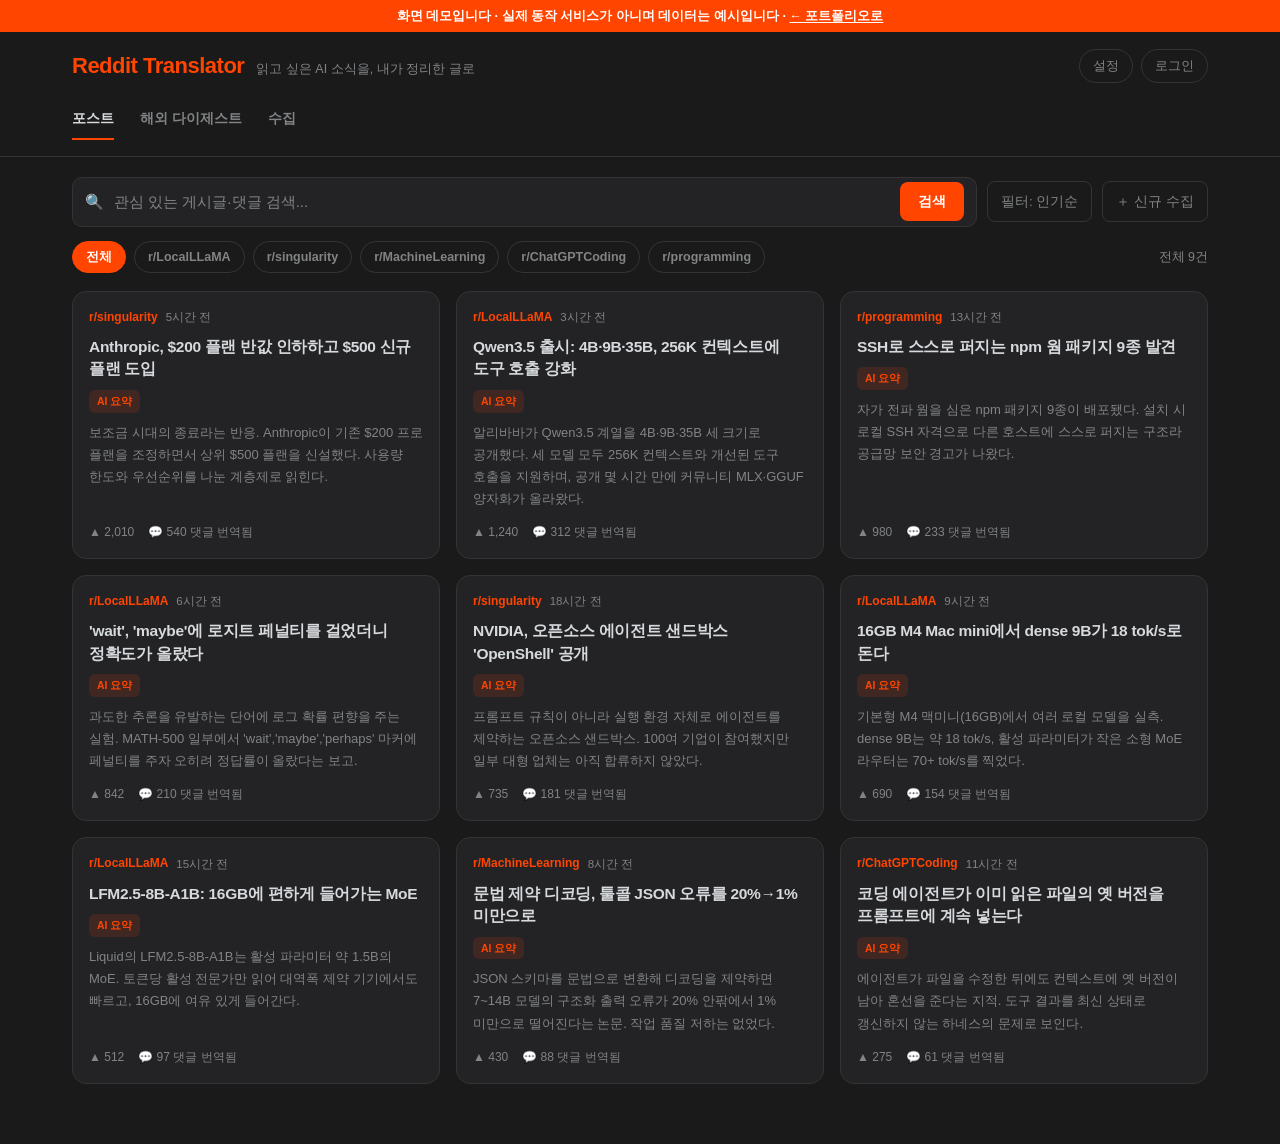
==== commit a51ad6bd: "Demo: real blog links, publish button, working filter + collect - Digest cards and the article modal" ====
--- a/reddit-translator/index.html
+++ b/reddit-translator/index.html
@@ -30,7 +30,19 @@
 .search input{flex:1;background:none;border:0;color:var(--ink);font:inherit;padding:12px 0;outline:none}
 .search input::placeholder{color:var(--muted)}
 .btn-go{background:var(--accent);color:#fff;font-weight:700;border-radius:8px;padding:9px 18px;font-size:13.5px}
-.btn-ghost{border:1px solid var(--line);border-radius:8px;padding:9px 13px;color:var(--muted);font-size:13.5px}
+.btn-ghost{border:1px solid var(--line);border-radius:8px;padding:9px 13px;color:var(--muted);font-size:13.5px;transition:.15s}
+.btn-ghost:hover{border-color:var(--accent);color:var(--ink)}
+.btn-ghost.on{border-color:var(--accent);color:var(--accent)}
+.btn-ghost[disabled]{opacity:.6;cursor:default}
+.spin{display:inline-block;width:12px;height:12px;border:2px solid currentColor;border-top-color:transparent;border-radius:50%;animation:sp .7s linear infinite;vertical-align:-1px;margin-right:6px}
+@keyframes sp{to{transform:rotate(360deg)}}
+.new-badge{font-size:10px;font-weight:800;color:#fff;background:#3fb950;border-radius:5px;padding:2px 7px}
+.toast{position:fixed;left:50%;bottom:28px;transform:translateX(-50%) translateY(20px);background:#111;border:1px solid var(--line);color:var(--ink);font-size:13.5px;font-weight:600;padding:12px 20px;border-radius:999px;box-shadow:0 8px 30px #000a;opacity:0;pointer-events:none;transition:.25s;z-index:40}
+.toast.show{opacity:1;transform:translateX(-50%) translateY(0)}
+.art-actions{display:flex;gap:10px;align-items:center;margin-top:24px;padding-top:18px;border-top:1px solid var(--line)}
+.btn-publish{background:var(--accent);color:#fff;font-weight:700;border-radius:999px;padding:9px 20px;font-size:13.5px}
+.btn-blog{border:1px solid var(--line);border-radius:999px;padding:9px 18px;font-size:13.5px;color:var(--ink)}
+.btn-blog:hover{border-color:var(--accent);color:var(--accent)}
 .chips{display:flex;flex-wrap:wrap;gap:8px;align-items:center;margin-bottom:18px}
 .chip{font-size:12.5px;font-weight:600;border:1px solid var(--line);color:var(--muted);border-radius:999px;padding:5px 13px;transition:.15s}
 .chip.on{background:var(--accent);border-color:var(--accent);color:#fff}
@@ -75,6 +87,35 @@
 .sumbox li{margin:0 0 9px;font-size:13.5px;line-height:1.7}
 .quote{border-left:3px solid var(--accent);padding:8px 13px;margin:14px 0 0;color:var(--ink);font-size:13px;background:#ff45000f;border-radius:0 8px 8px 0}
 .src{margin-top:16px;font-size:12.5px;color:var(--muted)}.src a{color:var(--accent);text-decoration:underline;text-underline-offset:3px}
+/* digest + collect views */
+.dg-intro{margin:24px 0 18px}.dg-intro h2{margin:0 0 6px;font-size:22px;letter-spacing:-.5px}.dg-intro p{margin:0;color:var(--muted);font-size:13.5px}
+.dg-list{display:flex;flex-direction:column;gap:14px;padding-bottom:60px}
+.dg-card{background:var(--surface);border:1px solid var(--line);border-radius:14px;padding:18px 20px;text-align:left;display:block;width:100%;transition:border-color .15s,transform .15s}
+.dg-card:hover{border-color:var(--accent);transform:translateY(-2px)}
+.dg-top{display:flex;align-items:center;gap:10px;margin-bottom:8px}
+.dg-date{font-size:12px;font-weight:700;color:#fff;background:var(--accent);border-radius:6px;padding:3px 9px}
+.dg-status{font-size:11.5px;color:var(--muted)}
+.dg-card h3{margin:0 0 8px;font-size:17px;letter-spacing:-.4px;line-height:1.4}
+.dg-card .dg-tldr{margin:0;color:var(--muted);font-size:13px;line-height:1.7;display:-webkit-box;-webkit-line-clamp:2;-webkit-box-orient:vertical;overflow:hidden}
+.dg-meta{margin-top:10px;font-size:12px;color:var(--muted)}
+.collect-status{padding-bottom:60px}
+.cs-row{display:flex;gap:14px;flex-wrap:wrap;margin-bottom:22px}
+.cs-stat{flex:1;min-width:150px;background:var(--surface);border:1px solid var(--line);border-radius:12px;padding:16px 18px}
+.cs-stat b{display:block;font-size:22px;color:var(--ink);letter-spacing:-.5px}.cs-stat span{font-size:12px;color:var(--muted)}
+.cs-subs{background:var(--surface);border:1px solid var(--line);border-radius:12px;padding:6px 4px}
+.cs-sub{display:flex;align-items:center;justify-content:space-between;padding:12px 16px;border-bottom:1px solid var(--line);font-size:13.5px}
+.cs-sub:last-child{border-bottom:0}
+.cs-sub .on-dot{color:#3fb950;font-size:12px}
+/* article modal (digest detail) */
+.modal.article{max-width:760px}
+.modal.article .modal-body{grid-template-columns:1fr}
+.art{padding:22px 26px 30px}
+.art .note{background:var(--surface2);border:1px solid var(--line);border-radius:12px;padding:14px 18px;margin:0 0 22px}
+.art .note b{color:var(--accent);font-size:12.5px}
+.art .note ul{margin:8px 0 0;padding-left:18px}.art .note li{font-size:13.5px;line-height:1.7;margin:0 0 6px}
+.art h4{margin:22px 0 8px;font-size:16px;letter-spacing:-.3px}
+.art p{margin:0 0 8px;font-size:14px;line-height:1.85;color:var(--ink)}
+.art .art-src{font-size:12.5px;margin:0 0 4px}.art .art-src a{color:var(--accent);text-decoration:underline;text-underline-offset:3px}
 @media(max-width:900px){.grid{grid-template-columns:repeat(2,1fr)}.modal-body{grid-template-columns:1fr}.col-left{border-right:0;border-bottom:1px solid var(--line)}}
 @media(max-width:600px){.grid{grid-template-columns:1fr}.tabs{gap:18px}.count{width:100%;margin:6px 0 0}.btn-ghost{display:none}}
 </style>
@@ -86,22 +127,35 @@
     <div class="logo"><b>Reddit Translator</b><span>읽고 싶은 AI 소식을, 내가 정리한 글로</span></div>
     <div class="top-actions"><button>설정</button><button>로그인</button></div>
   </div>
-  <nav class="tabs"><button class="on">포스트</button><button>해외 다이제스트</button><button>수집</button></nav>
+  <nav class="tabs"><button class="on" data-view="posts">포스트</button><button data-view="digest">해외 다이제스트</button><button data-view="collect">수집</button></nav>
 </div></header>
 
 <main class="wrap">
-  <div class="toolbar">
-    <div class="search"><span style="color:var(--muted)">🔍</span><input placeholder="관심 있는 게시글·댓글 검색..." aria-label="검색"><button class="btn-go">검색</button></div>
-    <button class="btn-ghost">필터</button>
-    <button class="btn-ghost">＋ 신규 수집</button>
-  </div>
-  <div class="chips" id="chips"></div>
-  <div class="grid" id="grid"></div>
+  <section id="view-posts">
+    <div class="toolbar">
+      <div class="search"><span style="color:var(--muted)">🔍</span><input placeholder="관심 있는 게시글·댓글 검색..." aria-label="검색"><button class="btn-go">검색</button></div>
+      <button class="btn-ghost" id="btn-filter">필터: 인기순</button>
+      <button class="btn-ghost" id="btn-collect">＋ 신규 수집</button>
+    </div>
+    <div class="chips" id="chips"></div>
+    <div class="grid" id="grid"></div>
+  </section>
+
+  <section id="view-digest" hidden>
+    <div class="dg-intro"><h2>해외 다이제스트</h2><p>수집한 글에서 그날의 소식을 골라 한국어 다이제스트로 엮어 블로그에 발행합니다.</p></div>
+    <div class="dg-list" id="dg-list"></div>
+  </section>
+
+  <section id="view-collect" hidden>
+    <div class="dg-intro"><h2>수집</h2><p>감시 중인 서브레딧에서 주기적으로 인기 글을 가져옵니다.</p></div>
+    <div class="collect-status" id="collect-status"></div>
+  </section>
 </main>
 
+<div class="toast" id="toast" role="status" aria-live="polite"></div>
 <div class="overlay" id="overlay" aria-hidden="true">
-  <div class="modal" role="dialog" aria-modal="true" aria-labelledby="m-title">
-    <div class="modal-head"><div><div class="sub" id="m-sub"></div><h2 id="m-title"></h2></div><button class="close" id="m-close" aria-label="닫기">×</button></div>
+  <div class="modal" id="modal-post" role="dialog" aria-modal="true" aria-labelledby="m-title">
+    <div class="modal-head"><div><div class="sub" id="m-sub"></div><h2 id="m-title"></h2></div><button class="close close-x" aria-label="닫기">×</button></div>
     <div class="modal-body">
       <div class="col-left" id="col-left">
         <p class="col-label">본문 · 댓글 번역 <button class="toggle-orig" id="toggle-orig">원문 함께 보기</button></p>
@@ -116,6 +170,10 @@
       </div>
     </div>
   </div>
+  <div class="modal article" id="modal-article" role="dialog" aria-modal="true" aria-labelledby="art-title" hidden>
+    <div class="modal-head"><div><div class="sub" id="art-sub"></div><h2 id="art-title"></h2></div><button class="close close-x" aria-label="닫기">×</button></div>
+    <div class="art" id="art-body"></div>
+  </div>
 </div>
 
 <script>
@@ -232,16 +290,78 @@
    ]}
 ];
 
+const DIGESTS=[
+ {date:"2026-09-30", status:"발행됨", url:"https://malgcheong.github.io/posts/digest-2026-09-30/",
+  title:"Anthropic 요금 개편, 자가전파 npm 웜, 코딩 에이전트의 컨텍스트 문제",
+  tldr:["Anthropic이 $200 프로 플랜을 조정하고 상위 $500 플랜을 신설 — '보조금 시대의 종료' 반응.",
+        "SSH로 스스로 퍼지는 악성 npm 패키지 9종 발견, 공급망 공격이 자동 확산 단계로.",
+        "코딩 에이전트가 수정한 파일의 옛 버전을 계속 프롬프트에 넣는 하네스 문제 지적."],
+  items:[
+   {h:"Anthropic, $200 반값·$500 신규 플랜", body:"기존 $200 프로 플랜의 가격·한도를 조정하고 그 위에 $500 상위 플랜을 신설했다. 헤비 유저를 상위 플랜으로 분리하려는 계층화이자, 실사용 추론 비용에 수렴하는 정상화라는 해석이 함께 나왔다.", src:"r/singularity"},
+   {h:"SSH로 자가 전파하는 npm 웜 9종", body:"설치되면 로컬 SSH 자격으로 접근 가능한 다른 호스트에 스스로 퍼지는 악성 패키지가 배포됐다. lockfile·무결성 검증·최소 권한, postinstall 스크립트 차단의 중요성이 다시 강조됐다.", src:"r/programming"},
+   {h:"에이전트 프롬프트에 남는 파일 옛 버전", body:"이미 수정한 파일인데도 컨텍스트에 옛 내용이 남아 모델이 헷갈리고 중복 코드를 만든다. 도구 결과를 최신 파일 상태로 갱신하는 게 하네스의 핵심 과제라는 결론.", src:"r/ChatGPTCoding"}
+  ]},
+ {date:"2026-09-29", status:"발행됨", url:"https://malgcheong.github.io/posts/digest-2026-09-29/",
+  title:"Qwen3.5 등장과 16GB 로컬 추론, 그리고 '덜 생각하게' 만들기",
+  tldr:["알리바바 Qwen3.5(4B·9B·35B, 256K) 공개, 몇 시간 만에 로컬 양자화 등장.",
+        "16GB M4 맥미니에서 dense 9B가 ~18 tok/s — 역할 분리로 로컬 운영이 현실화.",
+        "'wait','maybe'에 로지트 페널티를 걸어 과도한 추론을 줄이자 정답률이 올랐다는 실험."],
+  items:[
+   {h:"Qwen3.5, 256K 컨텍스트로 출시", body:"4B·9B·35B 세 크기가 동시에 나왔고 도구 호출이 크게 개선됐다. 공개 직후 MLX·GGUF 양자화가 올라와 로컬 실행 장벽이 빠르게 낮아졌다.", src:"r/LocalLLaMA"},
+   {h:"16GB에서 dense 9B가 18 tok/s", body:"기본형 M4 맥미니에서 dense 9B는 약 18 tok/s, 소형 MoE 라우터는 70+ tok/s를 냈다. '작은 모델로 라우팅, 큰 모델은 품질'이라는 역할 분리가 합리적이다.", src:"r/LocalLLaMA"},
+   {h:"로지트 페널티로 정확도 향상", body:"'wait','maybe','perhaps' 같은 과도한 사고 마커에 로그 확률 페널티를 주자 MATH-500 일부에서 정답률이 올랐다. 작은 모델일수록 효과가 컸다.", src:"r/LocalLLaMA"}
+  ]}
+];
+
 const SUBS=[...new Set(POSTS.map(p=>p.sub))];
 const grid=document.getElementById('grid'),chips=document.getElementById('chips');
 let filter=null;
+
+// view switching
+document.querySelectorAll('.tabs button').forEach(b=>b.onclick=()=>{
+  document.querySelectorAll('.tabs button').forEach(x=>x.classList.toggle('on',x===b));
+  const v=b.dataset.view;
+  document.getElementById('view-posts').hidden=v!=='posts';
+  document.getElementById('view-digest').hidden=v!=='digest';
+  document.getElementById('view-collect').hidden=v!=='collect';
+  if(v==='digest')renderDigest();
+  if(v==='collect')renderCollect();
+});
+
+function renderDigest(){
+  document.getElementById('dg-list').innerHTML=DIGESTS.map((d,i)=>
+    `<button class="dg-card" onclick="openDigest(${i})"><div class="dg-top"><span class="dg-date">${d.date}</span><span class="dg-status">✓ ${d.status}</span></div>
+     <h3>${d.title}</h3><p class="dg-tldr">${d.tldr[0]}</p>
+     <div class="dg-meta">${d.items.length}개 글 · TL;DR ${d.tldr.length}줄 · <a href="${d.url}" target="_blank" rel="noopener" onclick="event.stopPropagation()" style="color:var(--accent)">블로그에서 보기 ↗</a></div></button>`).join('');
+}
+function renderCollect(){
+  document.getElementById('collect-status').innerHTML=
+    `<div class="cs-row">
+       <div class="cs-stat"><b>5</b><span>감시 서브레딧</span></div>
+       <div class="cs-stat"><b>9</b><span>오늘 신규 수집</span></div>
+       <div class="cs-stat"><b>3시간 전</b><span>마지막 수집</span></div>
+       <div class="cs-stat"><b>매일 06:00</b><span>다음 자동 수집</span></div>
+     </div>
+     <div class="cs-subs">${SUBS.map(s=>`<div class="cs-sub"><span>${s}</span><span class="on-dot">● 감시 중</span></div>`).join('')}</div>`;
+}
+
+const SORTS=["인기순","최신순","댓글순"];let sortIdx=0;
+function sorted(list){
+  const m=SORTS[sortIdx];
+  const a=[...list];
+  if(m==="인기순")a.sort((x,y)=>y.score-x.score);
+  else if(m==="댓글순")a.sort((x,y)=>y.comments-x.comments);
+  // 최신순 = 삽입 순서(신규 수집이 앞에 붙음)
+  return a;
+}
 function render(){
-  const list=filter?POSTS.filter(p=>p.sub===filter):POSTS;
+  let list=filter?POSTS.filter(p=>p.sub===filter):POSTS.slice();
+  list=sorted(list);
   grid.innerHTML='';
   list.forEach(p=>{
     const idx=POSTS.indexOf(p);
     const c=document.createElement('button');c.className='card';c.onclick=()=>openModal(idx);
-    c.innerHTML=`<div class="card-top"><span class="sub">${p.sub}</span><span class="time">${p.time}</span></div>
+    c.innerHTML=`<div class="card-top"><span class="sub">${p.sub}</span>${p.isNew?'<span class="new-badge">NEW</span>':''}<span class="time" style="margin-left:auto">${p.time}</span></div>
       <h3>${p.title}</h3><span class="badge-ai">AI 요약</span><p>${p.summary}</p>
       <div class="meta"><span>▲ ${p.score.toLocaleString()}</span><span>💬 ${p.comments} 댓글 번역됨</span></div>`;
     grid.appendChild(c);
@@ -251,8 +371,65 @@
     `<span class="count">전체 ${list.length}건</span>`;
   chips.querySelectorAll('.chip').forEach(b=>b.onclick=()=>{filter=b.dataset.s||null;render();});
 }
+function toast(msg){const t=document.getElementById('toast');t.textContent=msg;t.classList.add('show');clearTimeout(t._h);t._h=setTimeout(()=>t.classList.remove('show'),2200);}
+// 필터: 정렬 전환
+document.getElementById('btn-filter').onclick=function(){
+  sortIdx=(sortIdx+1)%SORTS.length;this.textContent='필터: '+SORTS[sortIdx];this.classList.toggle('on',sortIdx!==0);
+  render();toast(SORTS[sortIdx]+'으로 정렬했습니다');
+};
+// 신규 수집: 수집 시뮬레이션 + 새 글 추가
+const INBOX=[
+ {sub:"r/LocalLLaMA",time:"방금",score:96,comments:23,isNew:true,
+  title:"llama.cpp, Vulkan 백엔드로 통합 그래픽에서도 속도 개선",
+  summary:"llama.cpp Vulkan 백엔드가 개선되어 내장 그래픽·비엔비디아 GPU에서도 생성 속도가 눈에 띄게 올랐다는 벤치가 올라왔다.",
+  trans:"llama.cpp의 Vulkan 백엔드가 업데이트되며 통합 그래픽과 비(非)엔비디아 GPU에서도 토큰 생성 속도가 유의미하게 향상됐다는 벤치마크가 공유됐습니다. CUDA가 없는 환경에서도 로컬 추론 선택지가 넓어졌습니다.",
+  orig:"llama.cpp's Vulkan backend got a big update: noticeably faster generation on integrated graphics and non-NVIDIA GPUs.",
+  bullets:["Vulkan 백엔드 성능 개선","통합 그래픽·비엔비디아 GPU에서 속도 향상","CUDA 없는 환경의 로컬 추론 선택지 확대"],
+  quote:"\"드디어 내장 그래픽으로도 쓸 만하다\"",
+  cmt:[{a:"vulkan_fan",s:41,ko:"드디어 내장 그래픽으로도 쓸 만하다. 노트북에서 테스트 중.",en:"Finally usable on iGPU. Testing on a laptop right now."}]},
+ {sub:"r/MachineLearning",time:"방금",score:58,comments:12,isNew:true,
+  title:"소형 모델 증류에서 'teacher 앙상블'이 단일 teacher보다 낫다",
+  summary:"여러 teacher의 출력을 앙상블해 증류하면 단일 teacher 대비 소형 student의 일반화가 개선된다는 실험 결과.",
+  trans:"소형 모델 증류(distillation)에서 여러 teacher 모델의 출력을 앙상블해 학습하면, 단일 teacher를 쓸 때보다 student의 일반화 성능이 개선된다는 실험이 공유됐습니다. 계산 비용은 늘지만 소형 모델 품질을 끌어올리는 실용적 방법으로 평가됩니다.",
+  orig:"In small-model distillation, ensembling several teachers beats a single teacher for the student's generalization.",
+  bullets:["다중 teacher 앙상블 증류","단일 teacher 대비 일반화 개선","비용↑이지만 소형 모델 품질에 실효"],
+  quote:"\"비용만 감당되면 확실히 이득\"",
+  cmt:[{a:"distill_er",s:19,ko:"비용만 감당되면 확실히 이득. 3-teacher까지가 가성비.",en:"Clear win if you can afford it. 3 teachers is the sweet spot."}]}
+];
+document.getElementById('btn-collect').onclick=function(){
+  if(!INBOX.length){toast('새로 수집할 글이 없습니다');return;}
+  const btn=this;btn.disabled=true;btn.innerHTML='<span class="spin"></span>수집 중...';
+  setTimeout(()=>{
+    const batch=INBOX.splice(0,2);
+    POSTS.unshift(...batch);
+    filter=null;sortIdx=1;document.getElementById('btn-filter').textContent='필터: 최신순';document.getElementById('btn-filter').classList.add('on');
+    render();
+    btn.disabled=false;btn.textContent='＋ 신규 수집';
+    toast(`새 글 ${batch.length}건을 수집하고 번역했습니다`);
+  },1300);
+};
+function publishDigest(i){
+  const d=DIGESTS[i];
+  toast('블로그에 발행되었습니다 · 새 창에서 확인하세요');
+  setTimeout(()=>window.open(d.url,'_blank','noopener'),400);
+}
 const overlay=document.getElementById('overlay'),colLeft=document.getElementById('col-left');
+const modalPost=document.getElementById('modal-post'),modalArt=document.getElementById('modal-article');
+function showOverlay(){overlay.classList.add('open');overlay.setAttribute('aria-hidden','false');overlay.scrollTop=0;}
+function openDigest(i){
+  const d=DIGESTS[i];
+  document.getElementById('art-sub').textContent=d.date+' · 레딧 다이제스트 · ✓ '+d.status;
+  document.getElementById('art-title').textContent=d.title;
+  document.getElementById('art-body').innerHTML=
+    `<div class="note"><b>TL;DR</b><ul>${d.tldr.map(t=>`<li>${t}</li>`).join('')}</ul></div>`+
+    d.items.map(it=>`<h4>${it.h}</h4><p>${it.body}</p><p class="art-src"><a href="#" onclick="return false">${it.src} 원문 ↗</a></p>`).join('')+
+    `<div class="art-actions"><button class="btn-publish" onclick="publishDigest(${i})">발행</button>`+
+    `<a class="btn-blog" href="${d.url}" target="_blank" rel="noopener">블로그에서 보기 ↗</a>`+
+    `<span class="src" style="margin:0 0 0 auto">검토 후 발행됩니다</span></div>`;
+  modalPost.hidden=true;modalArt.hidden=false;showOverlay();
+}
 function openModal(i){
+  modalArt.hidden=true;modalPost.hidden=false;
   const p=POSTS[i];
   document.getElementById('m-sub').textContent=p.sub+' · '+p.time+' · ▲ '+p.score.toLocaleString();
   document.getElementById('m-title').textContent=p.title;
@@ -266,15 +443,14 @@
   document.getElementById('m-src').innerHTML=`<a href="#">Reddit 원문 ↗</a> · 본문·댓글을 AI가 번역하고 요약했습니다`;
   colLeft.classList.remove('show-en');
   const t=document.getElementById('toggle-orig');t.classList.remove('on');t.textContent='원문 함께 보기';
-  overlay.classList.add('open');overlay.setAttribute('aria-hidden','false');
-  overlay.scrollTop=0;
+  showOverlay();
 }
 document.getElementById('toggle-orig').onclick=function(){
   const on=colLeft.classList.toggle('show-en');
   this.classList.toggle('on',on);this.textContent=on?'번역만 보기':'원문 함께 보기';
 };
 function closeModal(){overlay.classList.remove('open');overlay.setAttribute('aria-hidden','true');}
-document.getElementById('m-close').onclick=closeModal;
+document.querySelectorAll('.close-x').forEach(b=>b.onclick=closeModal);
 overlay.onclick=e=>{if(e.target===overlay)closeModal();};
 document.addEventListener('keydown',e=>{if(e.key==='Escape')closeModal();});
 render();
